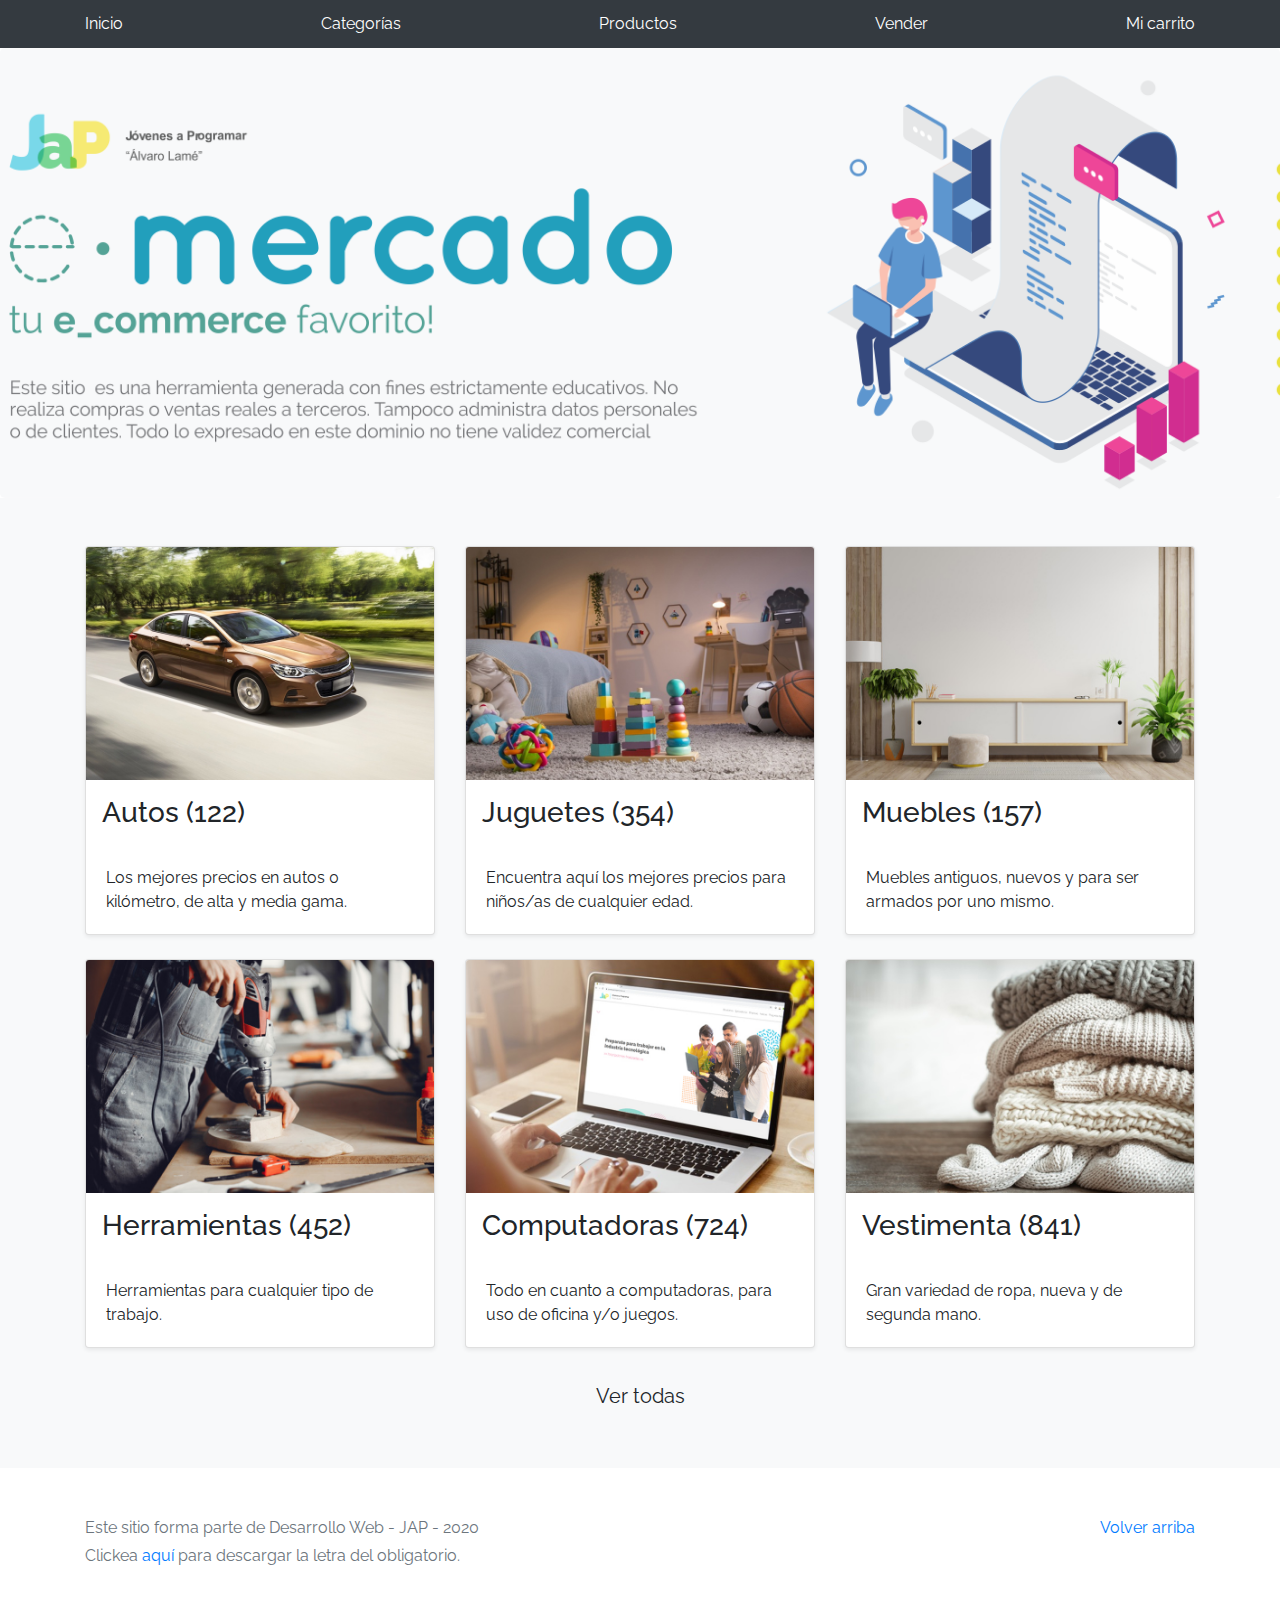
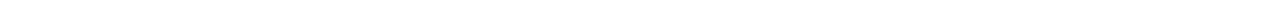
==== index.html @ 581427b2 "todo" ====
<!DOCTYPE html>
<!-- saved from url=(0049)https://getbootstrap.com/docs/4.3/examples/album/ -->
<html lang="en">
  <head>
    <meta http-equiv="Content-Type" content="text/html; charset=UTF-8">
    <meta name="viewport" content="width=device-width, initial-scale=1, shrink-to-fit=no">
    <meta name="description" content="">
    <title>eMercado - Todo lo que busques está aquí</title>

    <link rel="canonical" href="https://getbootstrap.com/docs/4.3/examples/album/">
    <link href="https://fonts.googleapis.com/css?family=Raleway:300,300i,400,400i,700,700i,900,900i" rel="stylesheet">
    <!-- Bootstrap core CSS -->
    <link href="css/bootstrap.min.css" rel="stylesheet">
    <link href="css/styles.css" rel="stylesheet">
  </head>
  <body>
    <nav class="site-header sticky-top py-1 bg-dark">
      <div class="container d-flex flex-column flex-md-row justify-content-between">
        <a class="py-2 d-none d-md-inline-block" href="index.html">Inicio</a>
        <a class="py-2 d-none d-md-inline-block" href="categories.html">Categorías</a>
        <a class="py-2 d-none d-md-inline-block" href="products.html">Productos</a>
        <a class="py-2 d-none d-md-inline-block" href="sell.html">Vender</a>
        <a class="py-2 d-none d-md-inline-block" href="cart.html">Mi carrito</a>
      </div>
    </nav>
    <main role="main">
      <section class="jumbotron text-center">
        <div class="m-5">
          <h1></h1>
        </div>
      </section>
      <div class="album py-5 bg-light">
        <div class="container">
          <div class="row">
            <div class="col-md-4">
              <a href="categories.html" class="card mb-4 shadow-sm custom-card">
                <img class="bd-placeholder-img card-img-top"  src="img/cat1.jpg">
                <h3 class="m-3">Autos (122)</h3>
                <div class="card-body">
                  <p class="card-text">Los mejores precios en autos 0 kilómetro, de alta y media gama.</p>
                </div>
              </a>
            </div>
            <div class="col-md-4">
                <a href="categories.html" class="card mb-4 shadow-sm custom-card">
                  <img class="bd-placeholder-img card-img-top" src="img/cat2.jpg">
                  <h3 class="m-3">Juguetes (354)</h3>
                  <div class="card-body">
                    <p class="card-text">Encuentra aquí los mejores precios para niños/as de cualquier edad.</p>
                  </div>
                </a>
            </div>
            <div class="col-md-4">
                <a href="categories.html" class="card mb-4 shadow-sm custom-card">
                  <img class="bd-placeholder-img card-img-top" src="img/cat3.jpg">
                  <h3 class="m-3">Muebles (157)</h3>
                  <div class="card-body">
                    <p class="card-text">Muebles antiguos, nuevos y para ser armados por uno mismo.</p>
                  </div>
                </a>
            </div>
            <div class="col-md-4">
                <a href="categories.html" class="card mb-4 shadow-sm custom-card">
                  <img class="bd-placeholder-img card-img-top" src="img/cat4.jpg">
                  <h3 class="m-3">Herramientas (452)</h3>
                  <div class="card-body">
                    <p class="card-text">Herramientas para cualquier tipo de trabajo.</p>
                  </div>
                </a>
            </div>
            <div class="col-md-4">
                <a href="categories.html" class="card mb-4 shadow-sm custom-card">
                  <img class="bd-placeholder-img card-img-top" src="img/cat5.jpg">
                  <h3 class="m-3">Computadoras (724)</h3>
                  <div class="card-body">
                    <p class="card-text">Todo en cuanto a computadoras, para uso de oficina y/o juegos.</p>
                  </div>
                </a>
            </div>
            <div class="col-md-4">
                <a href="categories.html" class="card mb-4 shadow-sm custom-card">
                  <img class="bd-placeholder-img card-img-top" src="img/cat6.jpg">
                  <h3 class="m-3">Vestimenta (841)</h3>
                  <div class="card-body">
                    <p class="card-text">Gran variedad de ropa, nueva y de segunda mano.</p>
                  </div>
                </a>
            </div>
          </div>
          <div class="row">
              <a type="button" class="btn btn-light btn-lg btn-block" href="categories.html">Ver todas</a>
          </div>
        </div>
      </div>
    </main>
    <footer class="text-muted">
      <div class="container">
        <p class="float-right">
          <a href="#">Volver arriba</a>
        </p>
        <p>Este sitio forma parte de Desarrollo Web - JAP - 2020</p>
        <p>Clickea <a target="_blank" href="Letra.pdf">aquí</a> para descargar la letra del obligatorio.</p>
      </div>
    </footer>
    <script src="js/jquery-3.4.1.min.js"></script>
    <script src="js/bootstrap.bundle.min.js"></script>
    <script src="js/init.js"></script>
  </body>
</html>
---- css/styles.css ----
.jumbotron, .card-body, .container, .site-header{
    font-family: 'Raleway', serif !important;
}

.jumbotron .display-4{
    font-weight: bold;
}

.jumbotron {
  height: 50vh;
  padding: 5em inherit;
  margin-bottom: 0;
  background-color: #53C0FB;
  background: url('../img/cover_back.png');
  background-size: cover;
  background-position: center;
  background-repeat: no-repeat;
  color: black;
  font-weight: bold;
}

@media (min-width: 768px) {
  .jumbotron {
    padding-top: 6rem;
    padding-bottom: 6rem;
  }
}

.jumbotron p:last-child {
  margin-bottom: 0;
}

.jumbotron-heading {
  font-weight: 300;
}

.jumbotron .container {
  max-width: 40rem;
  background-color: rgba(255, 255, 255, 0.5);
  border-radius: 10px;
  text-shadow: 1px 1px 2px grey;
}

.jumbotron .lead{
  font-size: 38px;
}

footer {
  padding-top: 3rem;
  padding-bottom: 3rem;
}

footer p {
  margin-bottom: .25rem;
}

.site-header a {
  color: white;
  transition: ease-in-out color .15s;
}

.light-text {
  color: white;
}

.site-header .dropdown-menu a {
  color: black;
}

.dropzone{
  border: 2px dashed #0087F7;
  border-radius: 5px;
  background: white;
}

.alert{
  position: fixed;
  top:80px;
  width: 50%;
  left: 50%;
  transform: translate(-50%, 0);
}

.lds-ring {
  display: inline-block;
  position: relative;
  width: 64px;
  height: 64px;
  top:50%;
  left: 50%;
}
.lds-ring div {
  box-sizing: border-box;
  display: block;
  position: absolute;
  width: 51px;
  height: 51px;
  margin: 6px;
  border: 6px solid #fff;
  border-radius: 50%;
  animation: lds-ring 1.2s cubic-bezier(0.5, 0, 0.5, 1) infinite;
  border-color: #fff transparent transparent transparent;
}
.lds-ring div:nth-child(1) {
  animation-delay: -0.45s;
}
.lds-ring div:nth-child(2) {
  animation-delay: -0.3s;
}
.lds-ring div:nth-child(3) {
  animation-delay: -0.15s;
}
@keyframes lds-ring {
  0% {
    transform: rotate(0deg);
  }
  100% {
    transform: rotate(360deg);
  }
}

#spinner-wrapper{
  position: fixed;
  background-color: rgba(0,0,0,0.5);
  width:100%;
  height: 100%;
  top:0;
  left:0;
  z-index: 1021;
  display: none;
}

a.custom-card,
a.custom-card:hover {
  color: inherit;
  text-decoration: inherit;
}

.checked {
  color: orange;
}
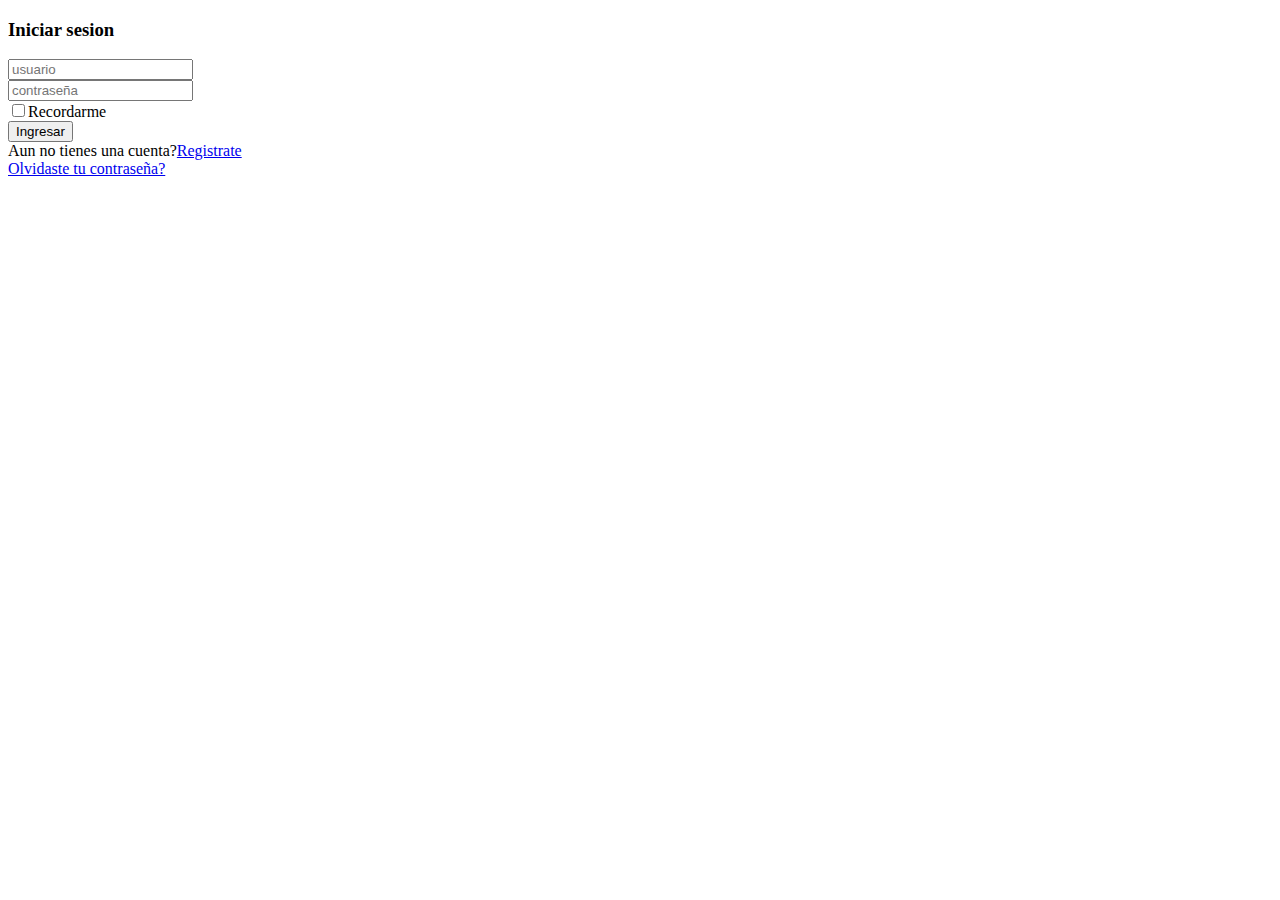
==== commit 0ee7b279: "ok" ====
--- a/index.html
+++ b/index.html
@@ -1,109 +1,70 @@
 <!DOCTYPE html>
-<!-- saved from url=(0049)https://getbootstrap.com/docs/4.3/examples/album/ -->
 <html lang="en">
-  <head>
-    <meta http-equiv="Content-Type" content="text/html; charset=UTF-8">
-    <meta name="viewport" content="width=device-width, initial-scale=1, shrink-to-fit=no">
-    <meta name="description" content="">
-    <title>eMercado - Todo lo que busques está aquí</title>
+<head>
+	<title>Login Page</title>
+   <!--Made with love by Mutiullah Samim -->
+   
+	<!--Bootsrap 4 CDN-->
+	<link rel="stylesheet" href="https://stackpath.bootstrapcdn.com/bootstrap/4.1.3/css/bootstrap.min.css" integrity="sha384-MCw98/SFnGE8fJT3GXwEOngsV7Zt27NXFoaoApmYm81iuXoPkFOJwJ8ERdknLPMO" crossorigin="anonymous">
+    
+    <!--Fontawesome CDN-->
+	<link rel="stylesheet" href="https://use.fontawesome.com/releases/v5.3.1/css/all.css" integrity="sha384-mzrmE5qonljUremFsqc01SB46JvROS7bZs3IO2EmfFsd15uHvIt+Y8vEf7N7fWAU" crossorigin="anonymous">
 
-    <link rel="canonical" href="https://getbootstrap.com/docs/4.3/examples/album/">
-    <link href="https://fonts.googleapis.com/css?family=Raleway:300,300i,400,400i,700,700i,900,900i" rel="stylesheet">
-    <!-- Bootstrap core CSS -->
-    <link href="css/bootstrap.min.css" rel="stylesheet">
-    <link href="css/styles.css" rel="stylesheet">
-  </head>
-  <body>
-    <nav class="site-header sticky-top py-1 bg-dark">
-      <div class="container d-flex flex-column flex-md-row justify-content-between">
-        <a class="py-2 d-none d-md-inline-block" href="index.html">Inicio</a>
-        <a class="py-2 d-none d-md-inline-block" href="categories.html">Categorías</a>
-        <a class="py-2 d-none d-md-inline-block" href="products.html">Productos</a>
-        <a class="py-2 d-none d-md-inline-block" href="sell.html">Vender</a>
-        <a class="py-2 d-none d-md-inline-block" href="cart.html">Mi carrito</a>
-      </div>
-    </nav>
-    <main role="main">
-      <section class="jumbotron text-center">
-        <div class="m-5">
-          <h1></h1>
-        </div>
-      </section>
-      <div class="album py-5 bg-light">
-        <div class="container">
-          <div class="row">
-            <div class="col-md-4">
-              <a href="categories.html" class="card mb-4 shadow-sm custom-card">
-                <img class="bd-placeholder-img card-img-top"  src="img/cat1.jpg">
-                <h3 class="m-3">Autos (122)</h3>
-                <div class="card-body">
-                  <p class="card-text">Los mejores precios en autos 0 kilómetro, de alta y media gama.</p>
-                </div>
-              </a>
-            </div>
-            <div class="col-md-4">
-                <a href="categories.html" class="card mb-4 shadow-sm custom-card">
-                  <img class="bd-placeholder-img card-img-top" src="img/cat2.jpg">
-                  <h3 class="m-3">Juguetes (354)</h3>
-                  <div class="card-body">
-                    <p class="card-text">Encuentra aquí los mejores precios para niños/as de cualquier edad.</p>
-                  </div>
-                </a>
-            </div>
-            <div class="col-md-4">
-                <a href="categories.html" class="card mb-4 shadow-sm custom-card">
-                  <img class="bd-placeholder-img card-img-top" src="img/cat3.jpg">
-                  <h3 class="m-3">Muebles (157)</h3>
-                  <div class="card-body">
-                    <p class="card-text">Muebles antiguos, nuevos y para ser armados por uno mismo.</p>
-                  </div>
-                </a>
-            </div>
-            <div class="col-md-4">
-                <a href="categories.html" class="card mb-4 shadow-sm custom-card">
-                  <img class="bd-placeholder-img card-img-top" src="img/cat4.jpg">
-                  <h3 class="m-3">Herramientas (452)</h3>
-                  <div class="card-body">
-                    <p class="card-text">Herramientas para cualquier tipo de trabajo.</p>
-                  </div>
-                </a>
-            </div>
-            <div class="col-md-4">
-                <a href="categories.html" class="card mb-4 shadow-sm custom-card">
-                  <img class="bd-placeholder-img card-img-top" src="img/cat5.jpg">
-                  <h3 class="m-3">Computadoras (724)</h3>
-                  <div class="card-body">
-                    <p class="card-text">Todo en cuanto a computadoras, para uso de oficina y/o juegos.</p>
-                  </div>
-                </a>
-            </div>
-            <div class="col-md-4">
-                <a href="categories.html" class="card mb-4 shadow-sm custom-card">
-                  <img class="bd-placeholder-img card-img-top" src="img/cat6.jpg">
-                  <h3 class="m-3">Vestimenta (841)</h3>
-                  <div class="card-body">
-                    <p class="card-text">Gran variedad de ropa, nueva y de segunda mano.</p>
-                  </div>
-                </a>
-            </div>
-          </div>
-          <div class="row">
-              <a type="button" class="btn btn-light btn-lg btn-block" href="categories.html">Ver todas</a>
-          </div>
-        </div>
-      </div>
-    </main>
-    <footer class="text-muted">
-      <div class="container">
-        <p class="float-right">
-          <a href="#">Volver arriba</a>
-        </p>
-        <p>Este sitio forma parte de Desarrollo Web - JAP - 2020</p>
-        <p>Clickea <a target="_blank" href="Letra.pdf">aquí</a> para descargar la letra del obligatorio.</p>
-      </div>
-    </footer>
-    <script src="js/jquery-3.4.1.min.js"></script>
-    <script src="js/bootstrap.bundle.min.js"></script>
-    <script src="js/init.js"></script>
-  </body>
+	<!--Custom styles-->
+	<link  >
+
+        <meta charset="UTF-8">
+        <meta http-equiv="X-UA-Compatible" content="IE=edge">
+        <meta name="viewport" content="width=device-width, initial-scale=1.0">
+        <title>Iniciar sesion</title>
+    
+
+</head>
+<body>
+<div class="container">
+	<div class="d-flex justify-content-center h-100">
+		<div class="card">
+			<div class="card-header">
+				<h3>Iniciar sesion</h3>
+				<div class="d-flex justify-content-end social_icon">
+					<span><i class="fab fa-facebook-square"></i></span>
+					<span><i class="fab fa-google-plus-square"></i></span>
+					<span><i class="fab fa-twitter-square"></i></span>
+				</div>
+			</div>
+			<div class="card-body">
+				<form>
+					<div class="input-group form-group">
+						<div class="input-group-prepend">
+							<span class="input-group-text"><i class="fas fa-user"></i></span>
+						</div>
+						<input type="text" class="form-control" placeholder="usuario" required>
+						
+					</div>
+					<div class="input-group form-group">
+						<div class="input-group-prepend">
+							<span class="input-group-text"><i class="fas fa-key"></i></span>
+						</div>
+						<input type="password" class="form-control" placeholder="contraseña" required>
+					</div>
+					<div class="row align-items-center remember">
+						<input type="checkbox">Recordarme
+					</div>
+					<div class="form-group">
+						<input type="submit" value="Ingresar" class="btn float-right login_btn">
+					</div>
+				</form>
+			</div>
+			<div class="card-footer">
+				<div class="d-flex justify-content-center links">
+					Aun no tienes una cuenta?<a href="#">Registrate</a>
+				</div>
+				<div class="d-flex justify-content-center">
+					<a href="#">Olvidaste tu contraseña?</a>
+				</div>
+			</div>
+		</div>
+	</div>
+</div>
+</body>
 </html>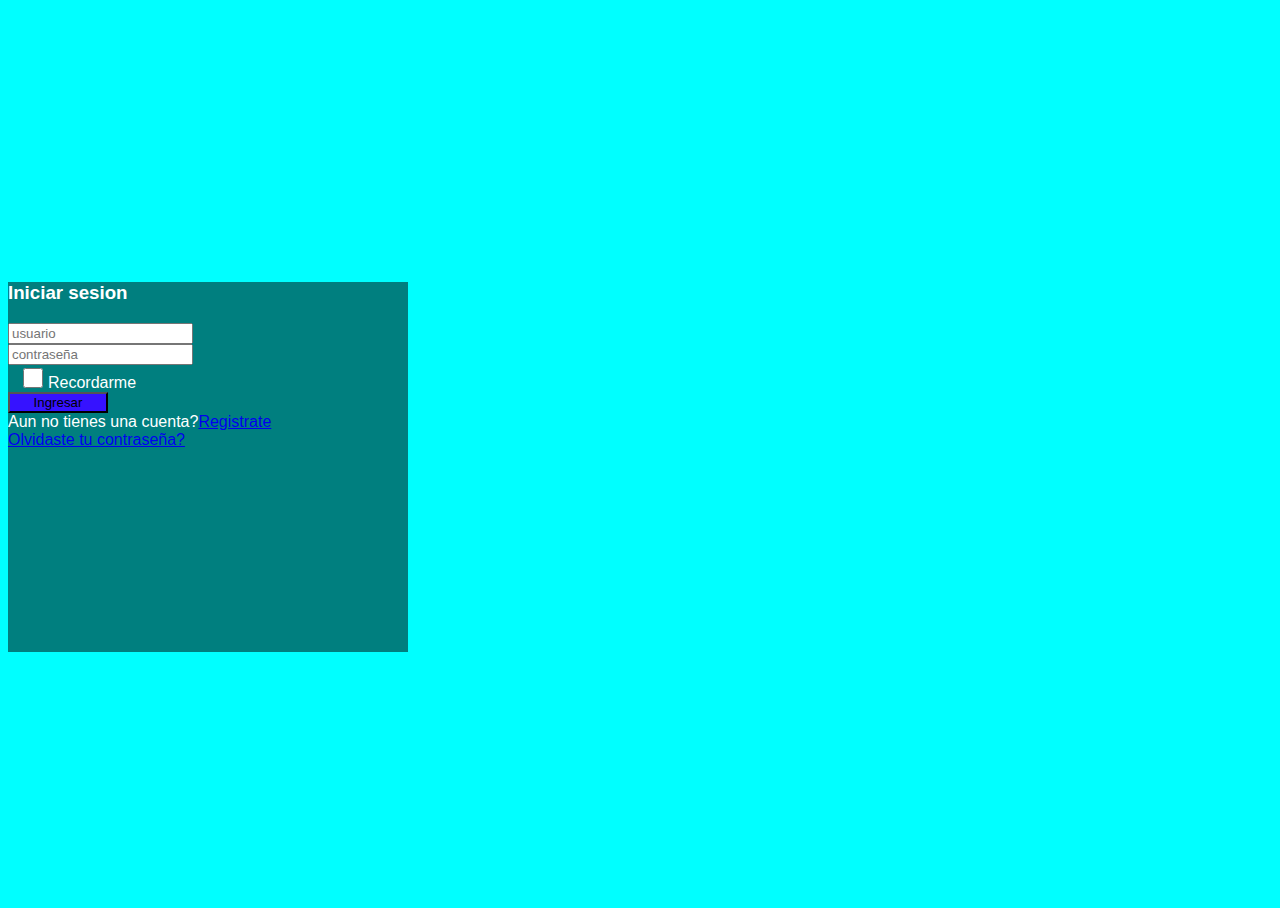
==== commit 82488fc3: "ok" ====
--- a/index.html
+++ b/index.html
@@ -11,7 +11,7 @@
 	<link rel="stylesheet" href="https://use.fontawesome.com/releases/v5.3.1/css/all.css" integrity="sha384-mzrmE5qonljUremFsqc01SB46JvROS7bZs3IO2EmfFsd15uHvIt+Y8vEf7N7fWAU" crossorigin="anonymous">
 
 	<!--Custom styles-->
-	<link  >
+	<link  rel="stylesheet" type="text/css" href="css/login.css">
 
         <meta charset="UTF-8">
         <meta http-equiv="X-UA-Compatible" content="IE=edge">
@@ -38,20 +38,20 @@
 						<div class="input-group-prepend">
 							<span class="input-group-text"><i class="fas fa-user"></i></span>
 						</div>
-						<input type="text" class="form-control" placeholder="usuario" required>
+						<input type="text" class="form-control" id="usuario" placeholder="usuario" required>
 						
 					</div>
 					<div class="input-group form-group">
 						<div class="input-group-prepend">
 							<span class="input-group-text"><i class="fas fa-key"></i></span>
 						</div>
-						<input type="password" class="form-control" placeholder="contraseña" required>
+						<input type="password" class="form-control" id="pass" placeholder="contraseña"  required>
 					</div>
 					<div class="row align-items-center remember">
 						<input type="checkbox">Recordarme
 					</div>
 					<div class="form-group">
-						<input type="submit" value="Ingresar" class="btn float-right login_btn">
+						<button type="button" id="btnLogin" class="btn float-right login_btn">Ingresar</button>
 					</div>
 				</form>
 			</div>
@@ -66,5 +66,6 @@
 		</div>
 	</div>
 </div>
+<script src="js/login.js"></script>
 </body>
 </html>--- a/css/login.css
+++ b/css/login.css
@@ -0,0 +1,81 @@
+html,body{
+    background-color: aqua;
+    background-size: cover;
+    background-repeat: no-repeat;
+    height: 100%;
+    font-family: 'Numans', sans-serif;
+    }
+    
+    .container{
+    height: 100%;
+    align-content: center;
+    }
+    
+    .card{
+    height: 370px;
+    margin-top: auto;
+    margin-bottom: auto;
+    width: 400px;
+    background-color: rgba(0,0,0,0.5) !important;
+    }
+    
+    .social_icon span{
+    font-size: 60px;
+    margin-left: 10px;
+    color: #fbff12ce;
+    }
+    
+    .social_icon span:hover{
+    color: white;
+    cursor: pointer;
+    }
+    
+    .card-header h3{
+    color: white;
+    }
+    
+    .social_icon{
+    position: absolute;
+    right: 20px;
+    top: -45px;
+    }
+    
+    .input-group-prepend span{
+    width: 50px;
+    background-color: #1aff12;
+    color: black;
+    border:0 !important;
+    }
+    
+    input:focus{
+    outline: 0 0 0 0  !important;
+    box-shadow: 0 0 0 0 !important;
+    
+    }
+    
+    .remember{
+    color: white;
+    }
+    
+    .remember input
+    {
+    width: 20px;
+    height: 20px;
+    margin-left: 15px;
+    margin-right: 5px;
+    }
+    
+    .login_btn{
+    color: black;
+    background-color: #3612ff;
+    width: 100px;
+    }
+    
+    .login_btn:hover{
+    color: black;
+    background-color: white;
+    }
+    
+    .links{
+    color: white;
+    }